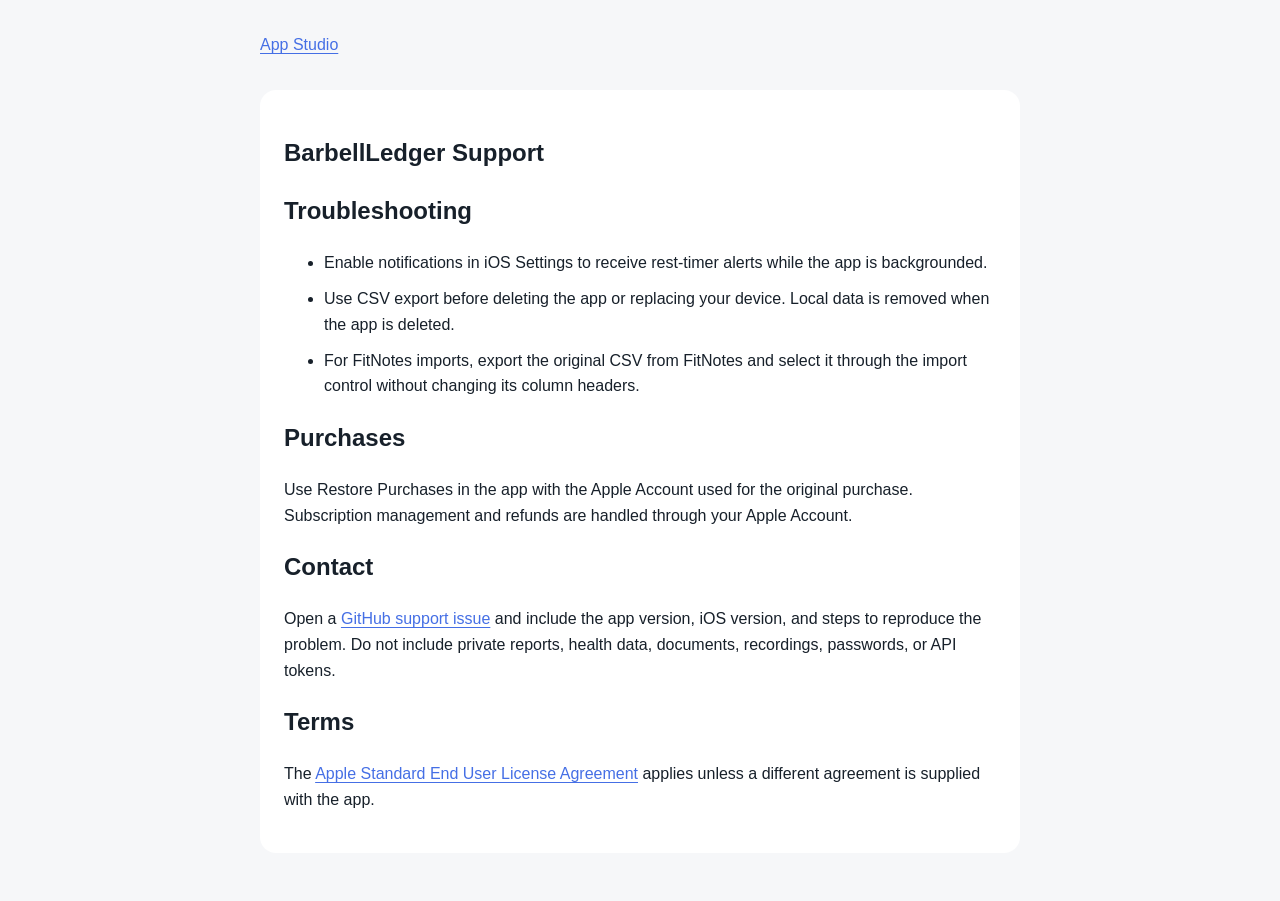
==== docs/barbellledger/support.html @ 88c1a194 "Initial iOS app workspace and support site" ====
<!doctype html>
<html lang="en">
<head>
<meta charset="utf-8">
<meta name="viewport" content="width=device-width, initial-scale=1">
<meta name="color-scheme" content="light dark">
<title>BarbellLedger Support</title>
<link rel="stylesheet" href="../styles.css">
</head>
<body><main><nav><a href="../index.html">App Studio</a></nav><section><h1>BarbellLedger Support</h1>
<h2>Troubleshooting</h2><ul><li>Enable notifications in iOS Settings to receive rest-timer alerts while the app is backgrounded.</li><li>Use CSV export before deleting the app or replacing your device. Local data is removed when the app is deleted.</li><li>For FitNotes imports, export the original CSV from FitNotes and select it through the import control without changing its column headers.</li></ul>
<h2>Purchases</h2><p>Use Restore Purchases in the app with the Apple Account used for the original purchase. Subscription management and refunds are handled through your Apple Account.</p>
<h2>Contact</h2><p>Open a <a href="https://github.com/yanmingyu92/automation-studio-ios/issues/new">GitHub support issue</a> and include the app version, iOS version, and steps to reproduce the problem. Do not include private reports, health data, documents, recordings, passwords, or API tokens.</p>
<h2>Terms</h2><p>The <a href="https://www.apple.com/legal/internet-services/itunes/dev/stdeula/">Apple Standard End User License Agreement</a> applies unless a different agreement is supplied with the app.</p></section></main></body>
</html>
---- docs/styles.css ----
:root{font-family:-apple-system,BlinkMacSystemFont,'Segoe UI',sans-serif;line-height:1.6;color:#17202a;background:#f6f7f9}body{margin:0}main{max-width:760px;margin:auto;padding:2rem}nav{margin-bottom:2rem}a{color:#456fe5;text-underline-offset:.2em}section{background:white;border-radius:1rem;padding:1.5rem;margin:1rem 0}li{margin:.65rem 0}.notice{padding:1rem;border:1px solid #a6adb8;border-radius:.75rem}@media(prefers-color-scheme:dark){:root{color:#edf1f5;background:#111418}section{background:#1d2228}a{color:#9db7ff}}@media(max-width:600px){main{padding:1rem}}
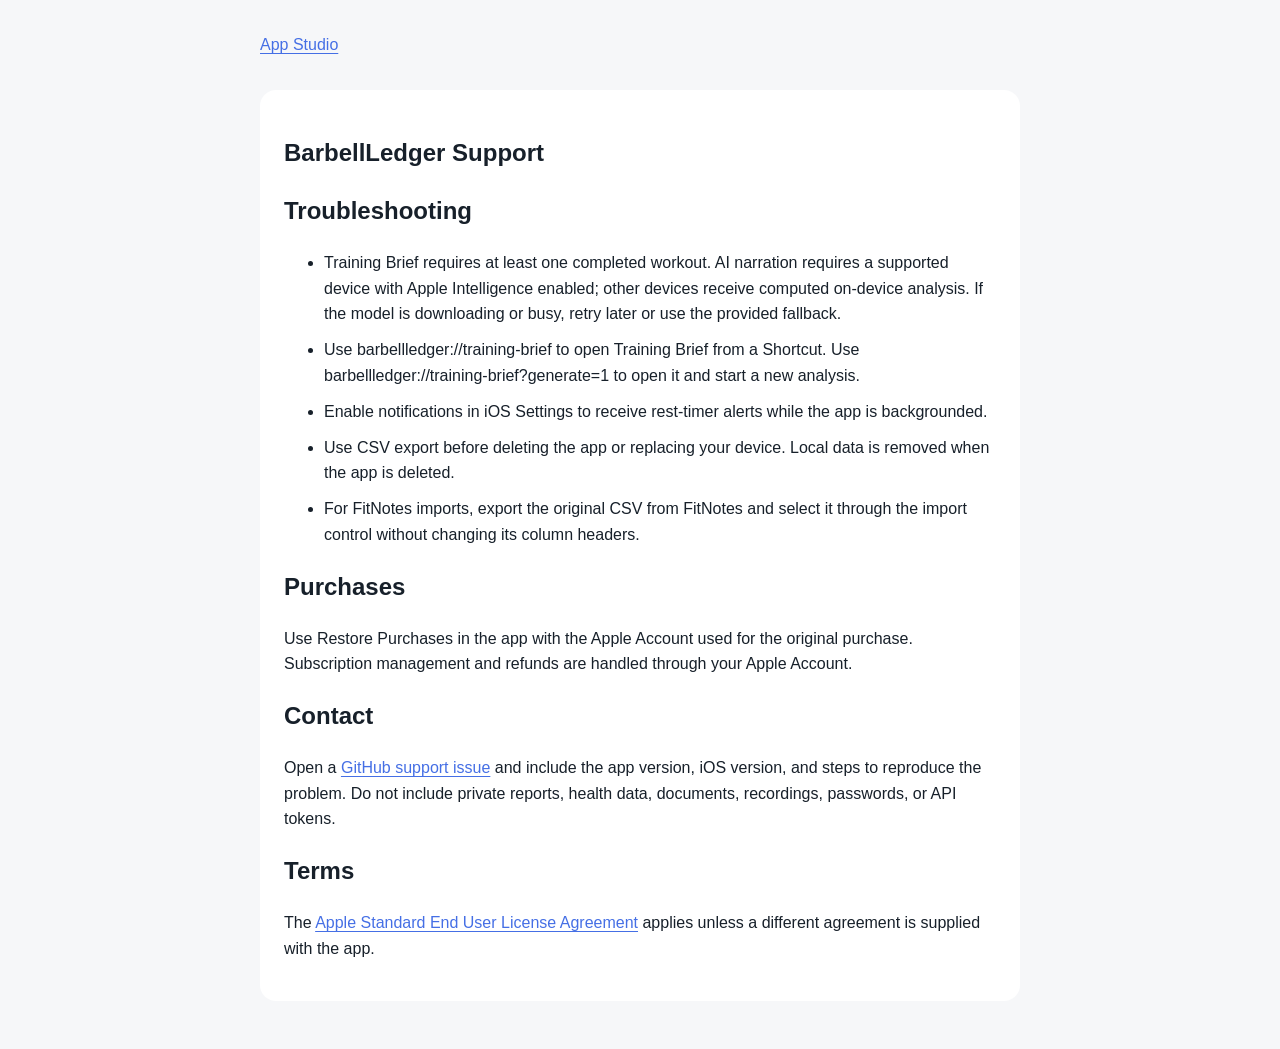
==== commit 6595bfac: "Update BarbellLedger support for AI Training Brief" ====
--- a/docs/barbellledger/support.html
+++ b/docs/barbellledger/support.html
@@ -8,7 +8,7 @@
 <link rel="stylesheet" href="../styles.css">
 </head>
 <body><main><nav><a href="../index.html">App Studio</a></nav><section><h1>BarbellLedger Support</h1>
-<h2>Troubleshooting</h2><ul><li>Enable notifications in iOS Settings to receive rest-timer alerts while the app is backgrounded.</li><li>Use CSV export before deleting the app or replacing your device. Local data is removed when the app is deleted.</li><li>For FitNotes imports, export the original CSV from FitNotes and select it through the import control without changing its column headers.</li></ul>
+<h2>Troubleshooting</h2><ul><li>Training Brief requires at least one completed workout. AI narration requires a supported device with Apple Intelligence enabled; other devices receive computed on-device analysis. If the model is downloading or busy, retry later or use the provided fallback.</li><li>Use barbellledger://training-brief to open Training Brief from a Shortcut. Use barbellledger://training-brief?generate=1 to open it and start a new analysis.</li><li>Enable notifications in iOS Settings to receive rest-timer alerts while the app is backgrounded.</li><li>Use CSV export before deleting the app or replacing your device. Local data is removed when the app is deleted.</li><li>For FitNotes imports, export the original CSV from FitNotes and select it through the import control without changing its column headers.</li></ul>
 <h2>Purchases</h2><p>Use Restore Purchases in the app with the Apple Account used for the original purchase. Subscription management and refunds are handled through your Apple Account.</p>
 <h2>Contact</h2><p>Open a <a href="https://github.com/yanmingyu92/automation-studio-ios/issues/new">GitHub support issue</a> and include the app version, iOS version, and steps to reproduce the problem. Do not include private reports, health data, documents, recordings, passwords, or API tokens.</p>
 <h2>Terms</h2><p>The <a href="https://www.apple.com/legal/internet-services/itunes/dev/stdeula/">Apple Standard End User License Agreement</a> applies unless a different agreement is supplied with the app.</p></section></main></body>
